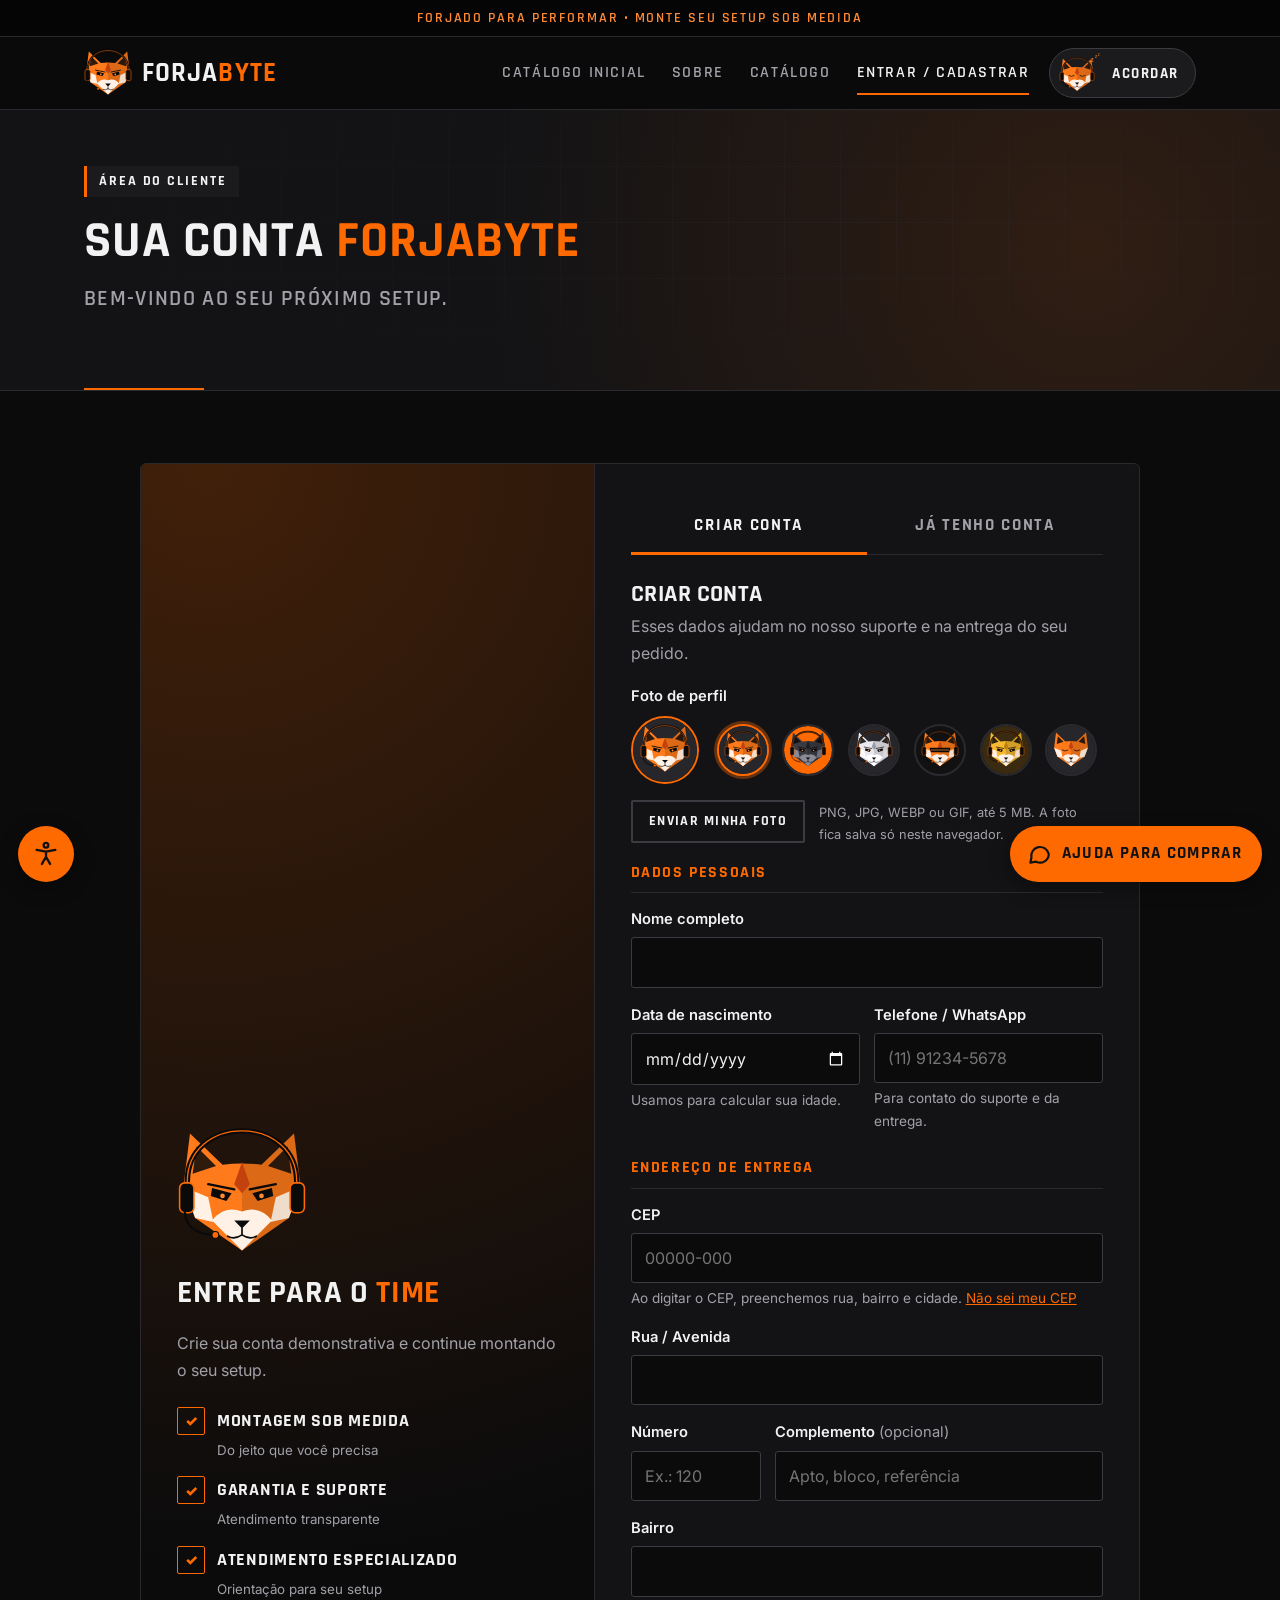
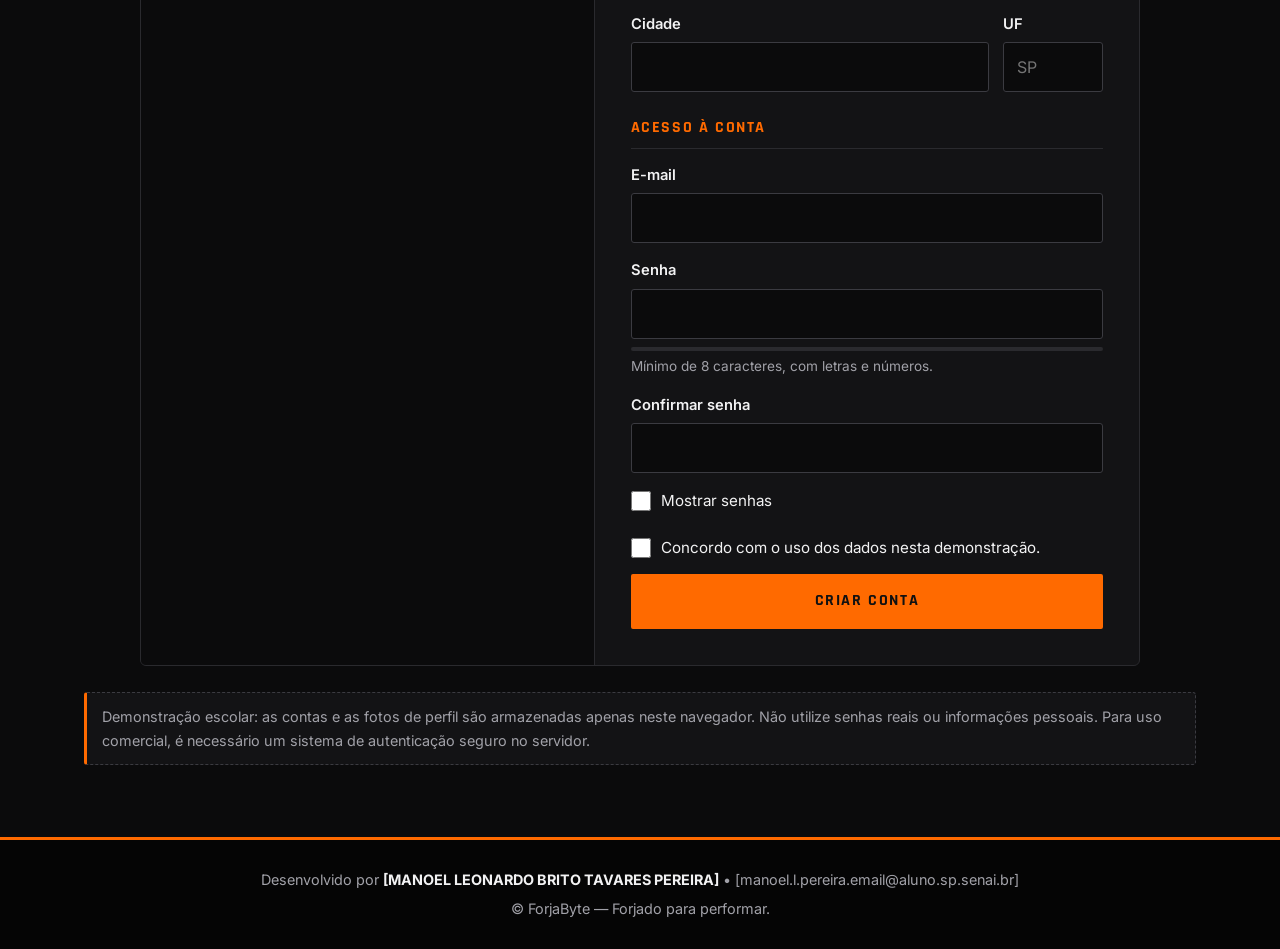
==== cadastro.html @ b60bb938 "Add files via upload" ====
<!DOCTYPE html>
<html lang="pt-BR">

<head>
    <meta charset="UTF-8">
    <meta name="viewport" content="width=device-width, initial-scale=1">
    <title>ForjaByte | Entrar e cadastrar</title>
    <link rel="stylesheet" href="style.css">
</head>

<body>
    <a class="skip" href="#conteudo">Pular para o conteúdo principal</a>
    <div class="topbar">Forjado para performar • Monte seu setup sob medida</div>

    <header>
        <div class="wrap">
            <a class="marca" href="index.html" aria-label="ForjaByte, página inicial">
                <span class="marca-ico" data-mascote="mini"></span>
                <b>Forja<span>Byte</span></b>
            </a>
            <nav aria-label="Navegação principal">
                <a href="index.html">Catálogo inicial</a>
                <a href="sobre.html">Sobre</a>
                <a href="catalogo.html">Catálogo</a>
                <a href="cadastro.html" class="ativo" aria-current="page">Entrar / Cadastrar</a>
            </nav>
        </div>
    </header>

    <main id="conteudo" tabindex="-1">
        <div class="pagehero">
            <div class="wrap">
                <span class="tag">Área do cliente</span>
                <h1>Sua conta <span>ForjaByte</span></h1>
                <p class="slogan">Bem-vindo ao seu próximo setup.</p>
            </div>
        </div>

        <section>
            <div class="wrap">

                <!-- Painel exibido quando a pessoa está conectada -->
                <div class="painel-user" id="logado" role="status">
                    <span class="av av-g" id="avatar-logado" aria-hidden="true"></span>
                    <h2>Olá, <span id="nome-logado"></span>!</h2>
                    <p id="email-logado"></p>
                    <p>Você está conectado à demonstração local da ForjaByte.</p>

                    <dl class="dados-user" id="dados-logado"></dl>

                    <div class="acoes-user">
                        <a class="btn" href="catalogo.html">Ir ao catálogo</a>
                        <button class="btn out" type="button" id="alterar-foto" aria-expanded="false"
                            aria-controls="troca-foto">Alterar foto</button>
                        <button class="btn out" type="button" id="sair">Sair da conta</button>
                    </div>

                    <div id="troca-foto" hidden>
                        <div class="msg" id="m-foto" role="status"></div>
                        <div id="pick-user"></div>
                        <button class="btn" type="button" id="salvar-foto">Salvar foto</button>
                    </div>
                </div>

                <!-- Cadastro e login -->
                <div class="auth-layout" id="forms">

                    <aside class="auth-marca">
                        <span class="mascote-auth" data-mascote="grande"
                            data-rotulo="Mascote da ForjaByte: uma raposa laranja"></span>
                        <h2>Entre para o <span>time</span></h2>
                        <p>Crie sua conta demonstrativa e continue montando o seu setup.</p>

                        <ul class="auth-lista">
                            <li>
                                <i>✓</i>
                                <div><b>Montagem sob medida</b><small>Do jeito que você precisa</small></div>
                            </li>
                            <li>
                                <i>✓</i>
                                <div><b>Garantia e suporte</b><small>Atendimento transparente</small></div>
                            </li>
                            <li>
                                <i>✓</i>
                                <div><b>Atendimento especializado</b><small>Orientação para seu setup</small></div>
                            </li>
                        </ul>
                    </aside>

                    <div class="auth-caixa">
                        <div class="abas" role="tablist" aria-label="Acesso à conta">
                            <button type="button" class="aba" role="tab" id="aba-cad" aria-selected="true"
                                aria-controls="f-cad">Criar conta</button>
                            <button type="button" class="aba" role="tab" id="aba-login" aria-selected="false"
                                aria-controls="f-login" tabindex="-1">Já tenho conta</button>
                        </div>

                        <form class="form" id="f-cad" role="tabpanel" aria-labelledby="aba-cad" novalidate>
                            <h2>Criar conta</h2>
                            <p>Esses dados ajudam no nosso suporte e na entrega do seu pedido.</p>
                            <div class="msg" id="m-cad" role="alert"></div>

                            <div class="campo">
                                <span class="rotulo">Foto de perfil</span>
                                <div id="pick-cad"></div>
                            </div>

                            <fieldset class="grupo">
                                <legend>Dados pessoais</legend>

                                <div class="campo">
                                    <label for="c-nome">Nome completo</label>
                                    <input type="text" id="c-nome" autocomplete="name" required>
                                    <div class="erro" id="e-nome"></div>
                                </div>

                                <div class="linha">
                                    <div class="campo">
                                        <label for="c-nasc">Data de nascimento</label>
                                        <input type="date" id="c-nasc" autocomplete="bday" required>
                                        <small id="idade-txt">Usamos para calcular sua idade.</small>
                                        <div class="erro" id="e-nasc"></div>
                                    </div>

                                    <div class="campo">
                                        <label for="c-tel">Telefone / WhatsApp</label>
                                        <input type="tel" id="c-tel" inputmode="numeric" maxlength="15"
                                            autocomplete="tel-national" placeholder="(11) 91234-5678" required>
                                        <small>Para contato do suporte e da entrega.</small>
                                        <div class="erro" id="e-tel"></div>
                                    </div>
                                </div>
                            </fieldset>

                            <fieldset class="grupo">
                                <legend>Endereço de entrega</legend>

                                <div class="campo">
                                    <label for="c-cep">CEP</label>
                                    <input type="text" id="c-cep" inputmode="numeric" maxlength="9"
                                        autocomplete="postal-code" placeholder="00000-000" required>
                                    <div class="cep-status" id="cep-status" role="status" aria-live="polite"></div>
                                    <small>Ao digitar o CEP, preenchemos rua, bairro e cidade.
                                        <a href="https://buscacepinter.correios.com.br/app/endereco/index.php"
                                            target="_blank" rel="noopener noreferrer">Não sei meu CEP</a></small>
                                    <div class="erro" id="e-cep"></div>
                                </div>

                                <div class="campo">
                                    <label for="c-rua">Rua / Avenida</label>
                                    <input type="text" id="c-rua" autocomplete="address-line1" required>
                                    <div class="erro" id="e-rua"></div>
                                </div>

                                <div class="linha l-num">
                                    <div class="campo">
                                        <label for="c-num">Número</label>
                                        <input type="text" id="c-num" maxlength="10" autocomplete="off"
                                            placeholder="Ex.: 120" required>
                                        <div class="erro" id="e-num"></div>
                                    </div>

                                    <div class="campo">
                                        <label for="c-comp">Complemento <span class="opcional">(opcional)</span></label>
                                        <input type="text" id="c-comp" maxlength="60" autocomplete="address-line2"
                                            placeholder="Apto, bloco, referência">
                                    </div>
                                </div>

                                <div class="campo">
                                    <label for="c-bairro">Bairro</label>
                                    <input type="text" id="c-bairro" autocomplete="address-level3" required>
                                    <div class="erro" id="e-bairro"></div>
                                </div>

                                <div class="linha l-uf">
                                    <div class="campo">
                                        <label for="c-cidade">Cidade</label>
                                        <input type="text" id="c-cidade" autocomplete="address-level2" required>
                                        <div class="erro" id="e-cidade"></div>
                                    </div>

                                    <div class="campo">
                                        <label for="c-uf">UF</label>
                                        <input type="text" id="c-uf" maxlength="2" autocomplete="address-level1"
                                            placeholder="SP" required>
                                        <div class="erro" id="e-uf"></div>
                                    </div>
                                </div>
                            </fieldset>

                            <fieldset class="grupo">
                                <legend>Acesso à conta</legend>

                                <div class="campo">
                                    <label for="c-email">E-mail</label>
                                    <input type="email" id="c-email" autocomplete="email" required>
                                    <div class="erro" id="e-email"></div>
                                </div>

                                <div class="campo">
                                    <label for="c-senha">Senha</label>
                                    <input type="password" id="c-senha" autocomplete="new-password" required>
                                    <div class="forca" aria-hidden="true"><span id="forca-barra" data-nivel="0"></span></div>
                                    <small id="forca-txt">Mínimo de 8 caracteres, com letras e números.</small>
                                    <div class="erro" id="e-senha"></div>
                                </div>

                                <div class="campo">
                                    <label for="c-conf">Confirmar senha</label>
                                    <input type="password" id="c-conf" autocomplete="new-password" required>
                                    <div class="erro" id="e-conf"></div>
                                </div>

                                <div class="check">
                                    <input type="checkbox" id="c-ver">
                                    <label for="c-ver">Mostrar senhas</label>
                                </div>
                            </fieldset>

                            <div class="check">
                                <input type="checkbox" id="c-termos" required>
                                <label for="c-termos">Concordo com o uso dos dados nesta demonstração.</label>
                            </div>
                            <div class="erro" id="e-termos"></div>

                            <button class="btn" type="submit">Criar conta</button>
                        </form>

                        <form class="form" id="f-login" role="tabpanel" aria-labelledby="aba-login" novalidate hidden>
                            <h2>Já tenho conta</h2>
                            <p>Entre usando o e-mail e a senha cadastrados neste navegador.</p>
                            <div class="msg" id="m-login" role="alert"></div>

                            <div class="campo">
                                <label for="l-email">E-mail</label>
                                <input type="email" id="l-email" autocomplete="email" required>
                            </div>

                            <div class="campo">
                                <label for="l-senha">Senha</label>
                                <input type="password" id="l-senha" autocomplete="current-password" required>
                            </div>

                            <div class="check">
                                <input type="checkbox" id="l-ver">
                                <label for="l-ver">Mostrar senha</label>
                            </div>

                            <button class="btn" type="submit">Entrar</button>
                        </form>
                    </div>
                </div>

                <p class="aviso">
                    Demonstração escolar: as contas e as fotos de perfil são armazenadas apenas neste navegador.
                    Não utilize senhas reais ou informações pessoais. Para uso comercial,
                    é necessário um sistema de autenticação seguro no servidor.
                </p>
            </div>
        </section>
    </main>

    <footer>
        <div class="wrap">
            <p>Desenvolvido por <strong>[MANOEL LEONARDO BRITO TAVARES PEREIRA]</strong> • [manoel.l.pereira.email@aluno.sp.senai.br]</p>
            <p>© ForjaByte — Forjado para performar.</p>
        </div>
    </footer>

    <script src="mascote.js"></script>
    <script src="avatares.js"></script>
    <script src="produtos.js"></script>
    <script src="cadastro.js"></script>
    <script src="tema.js"></script>
    <script src="animacoes.js"></script>
    <script src="chatbot.js"></script>
    <script src="acessibilidade.js"></script>
</body>

</html>
---- style.css ----
@import url('https://fonts.googleapis.com/css2?family=Inter:wght@400;500;600;700&family=Rajdhani:wght@500;600;700&display=swap');

/* ==========================================================
   ForjaByte: variáveis e tema
   ========================================================== */

:root {
    --or: #ff6a00;
    --or2: #ff8a33;
    --or-text: #ff6a00;
    --bg: #0b0b0c;
    --surface: #131315;
    --surface2: #1b1b1e;
    --line: #2a2a2e;
    --line2: #3b3b41;
    --tx: #f2f2f3;
    --mut: #a1a1a8;
    --header: rgba(11, 11, 12, .92);
    --input: #0b0b0c;
    --shadow: rgba(0, 0, 0, .45);
    --fs: 100%;
    --fonte-titulo: "Rajdhani", "Segoe UI", "Arial Narrow", Arial, sans-serif;
    --fonte-texto: "Inter", "Segoe UI", Roboto, Arial, sans-serif;
}

html[data-theme="light"] {
    --or-text: #c2410c;
    --bg: #f4f4f5;
    --surface: #ffffff;
    --surface2: #eeeef0;
    --line: #dcdce0;
    --line2: #c4c4ca;
    --tx: #18181b;
    --mut: #5b5b63;
    --header: rgba(255, 255, 255, .94);
    --input: #ffffff;
    --shadow: rgba(24, 24, 27, .10);
}

/* ==========================================================
   Animações (keyframes)
   ========================================================== */

@keyframes entrar {
    from {
        opacity: 0;
    }

    to {
        opacity: 1;
    }
}

@keyframes subir {
    from {
        opacity: 0;
        transform: translateY(26px);
    }

    to {
        opacity: 1;
        transform: none;
    }
}

@keyframes surgir {
    from {
        opacity: 0;
        transform: translateY(-6px) scale(.98);
    }

    to {
        opacity: 1;
        transform: none;
    }
}

@keyframes flutuar {

    0%,
    100% {
        transform: translateY(0);
    }

    50% {
        transform: translateY(-10px);
    }
}

@keyframes brilho {
    from {
        transform: translateX(-130%) skewX(-20deg);
    }

    to {
        transform: translateX(330%) skewX(-20deg);
    }
}

@keyframes pulso {

    0%,
    100% {
        box-shadow: 0 6px 20px rgba(0, 0, 0, .35), 0 0 0 0 rgba(255, 106, 0, .55);
    }

    50% {
        box-shadow: 0 6px 20px rgba(0, 0, 0, .35), 0 0 0 12px rgba(255, 106, 0, 0);
    }
}

@keyframes pulsar {
    0% {
        transform: scale(1);
    }

    40% {
        transform: scale(1.04);
        border-color: var(--or);
    }

    100% {
        transform: scale(1);
    }
}

/* ==========================================================
   Base
   ========================================================== */

* {
    box-sizing: border-box;
    margin: 0;
    padding: 0;
}

html {
    font-size: var(--fs, 100%);
    scroll-behavior: smooth;
}

body {
    font-family: var(--fonte-texto);
    background: var(--bg);
    color: var(--tx);
    line-height: 1.65;
    -webkit-font-smoothing: antialiased;
    transition: background .2s, color .2s;
    animation: entrar .5s ease both;
}

::selection {
    background: var(--or);
    color: #111;
}

a {
    text-decoration: none;
    color: inherit;
}

button,
input,
select {
    font: inherit;
}

button {
    cursor: pointer;
}

img {
    max-width: 100%;
}

h1,
h2,
h3 {
    font-family: var(--fonte-titulo);
    text-transform: uppercase;
    letter-spacing: .02em;
}

.wrap {
    max-width: 1160px;
    margin: 0 auto;
    padding: 0 24px;
}

/* Barra de progresso de rolagem */
.progresso {
    position: fixed;
    top: 0;
    left: 0;
    width: 100%;
    height: 3px;
    background: linear-gradient(90deg, var(--or), var(--or2));
    transform-origin: 0 50%;
    transform: scaleX(0);
    z-index: 1100;
    pointer-events: none;
}

/* ==========================================================
   Barra do topo e cabeçalho
   ========================================================== */

.topbar {
    background: #050505;
    color: var(--or2);
    border-bottom: 1px solid var(--line);
    text-align: center;
    font-family: var(--fonte-titulo);
    font-size: .85rem;
    font-weight: 600;
    letter-spacing: .14em;
    padding: 7px 12px;
    text-transform: uppercase;
}

header {
    position: sticky;
    top: 0;
    z-index: 100;
    background: var(--header);
    backdrop-filter: blur(14px);
    border-bottom: 1px solid var(--line);
    transition: box-shadow .25s;
}

header.rolou {
    box-shadow: 0 8px 24px rgba(0, 0, 0, .35);
}

header .wrap {
    display: flex;
    align-items: center;
    justify-content: space-between;
    gap: 20px;
    min-height: 72px;
}

.marca {
    display: flex;
    align-items: center;
    gap: 10px;
    flex-shrink: 0;
}

.marca img {
    width: 46px;
    height: 46px;
    object-fit: contain;
    border-radius: 4px;
    transition: transform .3s;
}

.marca:hover img {
    transform: rotate(-6deg) scale(1.08);
}

.marca b {
    font-family: var(--fonte-titulo);
    font-size: 1.7rem;
    font-weight: 700;
    letter-spacing: .04em;
    text-transform: uppercase;
}

.marca b span {
    color: var(--or-text);
}

nav {
    display: flex;
    flex-wrap: wrap;
    align-items: center;
    gap: 26px;
    margin-left: auto;
}

nav a {
    position: relative;
    font-family: var(--fonte-titulo);
    font-weight: 600;
    text-transform: uppercase;
    font-size: 1rem;
    letter-spacing: .1em;
    color: var(--mut);
    padding: 8px 0;
    transition: color .2s;
}

nav a::after {
    content: "";
    position: absolute;
    left: 0;
    bottom: 0;
    width: 100%;
    height: 2px;
    background: var(--or);
    transform: scaleX(0);
    transform-origin: left;
    transition: transform .25s;
}

nav a:hover,
nav a.ativo {
    color: var(--tx);
}

nav a:hover::after,
nav a.ativo::after {
    transform: scaleX(1);
}

/* Botão de tema (interruptor) */

.theme-toggle {
    flex-shrink: 0;
    display: inline-flex;
    align-items: center;
    background: none;
    border: 0;
    padding: 4px;
    border-radius: 30px;
}

.tt-trilho {
    position: relative;
    display: block;
    width: 60px;
    height: 30px;
    border-radius: 30px;
    background: var(--surface2);
    border: 1px solid var(--line2);
    transition: border-color .25s, background .25s;
}

.theme-toggle:hover .tt-trilho {
    border-color: var(--or);
}

.tt-bolinha {
    position: absolute;
    top: 2px;
    left: 2px;
    width: 24px;
    height: 24px;
    border-radius: 50%;
    background: var(--or);
    color: #111;
    display: grid;
    place-items: center;
    transform: translateX(30px);
    transition: transform .3s cubic-bezier(.4, 0, .2, 1);
}

html[data-theme="light"] .tt-bolinha {
    transform: translateX(0);
}

.tt-bolinha svg {
    width: 14px;
    height: 14px;
    fill: none;
    stroke: currentColor;
    stroke-width: 2.2;
    stroke-linecap: round;
    stroke-linejoin: round;
}

.tt-bolinha .ic-sol {
    display: none;
}

html[data-theme="light"] .tt-bolinha .ic-sol {
    display: block;
}

html[data-theme="light"] .tt-bolinha .ic-lua {
    display: none;
}

/* ==========================================================
   Hero
   ========================================================== */

.hero {
    position: relative;
    overflow: hidden;
    background: linear-gradient(120deg, var(--bg), var(--surface));
    padding: 88px 0;
    border-bottom: 1px solid var(--line);
}

.hero::before,
.pagehero::before {
    content: "";
    position: absolute;
    inset: 0;
    background-image:
        linear-gradient(var(--line) 1px, transparent 1px),
        linear-gradient(90deg, var(--line) 1px, transparent 1px);
    background-size: 56px 56px;
    opacity: .35;
    -webkit-mask-image: radial-gradient(ellipse at 70% 40%, #000 0%, transparent 70%);
    mask-image: radial-gradient(ellipse at 70% 40%, #000 0%, transparent 70%);
    pointer-events: none;
}

.hero-home {
    background:
        linear-gradient(90deg, rgba(8, 8, 9, .97) 0%, rgba(8, 8, 9, .88) 45%, rgba(8, 8, 9, .55) 100%),
        url("https://images.unsplash.com/photo-1593640408182-31c70c8268f5?auto=format&fit=crop&w=1800&q=85") center/cover no-repeat,
        #080809;
}

html[data-theme="light"] .hero-home {
    background:
        linear-gradient(90deg, rgba(255, 255, 255, .97) 0%, rgba(255, 255, 255, .88) 45%, rgba(255, 255, 255, .5) 100%),
        url("https://images.unsplash.com/photo-1593640408182-31c70c8268f5?auto=format&fit=crop&w=1800&q=85") center/cover no-repeat,
        #fff;
}

.hero .wrap {
    position: relative;
    z-index: 1;
    display: grid;
    grid-template-columns: 1.1fr 1fr;
    gap: 48px;
    align-items: center;
}

.hero svg {
    width: 100%;
    filter: drop-shadow(0 16px 40px rgba(255, 106, 0, .18));
    animation: entrar 1s .3s ease backwards, flutuar 6s 1.3s ease-in-out infinite;
}

/* Entrada escalonada do texto */
.hero .wrap>div>*,
.pagehero .wrap>* {
    animation: subir .7s cubic-bezier(.2, .7, .2, 1) backwards;
}

.hero .wrap>div>*:nth-child(1),
.pagehero .wrap>*:nth-child(1) {
    animation-delay: .05s;
}

.hero .wrap>div>*:nth-child(2),
.pagehero .wrap>*:nth-child(2) {
    animation-delay: .15s;
}

.hero .wrap>div>*:nth-child(3),
.pagehero .wrap>*:nth-child(3) {
    animation-delay: .25s;
}

.hero .wrap>div>*:nth-child(4) {
    animation-delay: .35s;
}

.hero .wrap>div>*:nth-child(5) {
    animation-delay: .45s;
}

.hero .wrap>div>*:nth-child(6) {
    animation-delay: .55s;
}

.tag {
    display: inline-block;
    background: var(--surface2);
    border-left: 3px solid var(--or);
    color: var(--tx);
    padding: 4px 12px;
    font-family: var(--fonte-titulo);
    font-size: .85rem;
    font-weight: 700;
    letter-spacing: .14em;
    text-transform: uppercase;
    margin-bottom: 18px;
}

.eyebrow {
    color: var(--or-text);
    font-family: var(--fonte-titulo);
    font-size: .95rem;
    font-weight: 700;
    letter-spacing: .22em;
    margin-bottom: 8px;
}

h1 {
    font-size: clamp(2.6rem, 5.5vw, 4.2rem);
    line-height: 1.02;
    font-weight: 700;
    margin-bottom: 14px;
    overflow-wrap: anywhere;
}

h1 span,
h2 span {
    color: var(--or-text);
}

.slogan {
    font-family: var(--fonte-titulo);
    font-size: 1.4rem;
    font-weight: 600;
    letter-spacing: .06em;
    text-transform: uppercase;
    color: var(--mut);
    margin-bottom: 16px;
}

.hero p.txt {
    color: var(--mut);
    font-size: 1.05rem;
    max-width: 520px;
    margin-bottom: 30px;
}

/* ==========================================================
   Botões
   ========================================================== */

.btn {
    position: relative;
    overflow: hidden;
    display: inline-block;
    background: var(--or);
    color: #111;
    font-family: var(--fonte-titulo);
    font-weight: 700;
    text-transform: uppercase;
    letter-spacing: .1em;
    font-size: 1rem;
    padding: 12px 26px;
    border: 2px solid var(--or);
    border-radius: 2px;
    transition: background .2s, border-color .2s, box-shadow .2s;
}

.btn::after {
    content: "";
    position: absolute;
    top: 0;
    bottom: 0;
    left: 0;
    width: 35%;
    background: linear-gradient(90deg, transparent, rgba(255, 255, 255, .4), transparent);
    transform: translateX(-130%) skewX(-20deg);
    pointer-events: none;
}

.btn:hover::after {
    animation: brilho .7s ease;
}

.btn:hover {
    background: var(--or2);
    border-color: var(--or2);
    box-shadow: 0 0 0 4px rgba(255, 106, 0, .18);
}

.btn.out {
    background: transparent;
    color: var(--tx);
    border-color: var(--line2);
    margin-left: 8px;
}

.btn.out::after {
    display: none;
}

.btn.out:hover {
    background: transparent;
    color: var(--or-text);
    border-color: var(--or);
    box-shadow: none;
}

/* ==========================================================
   Faixa de benefícios
   ========================================================== */

.faixa {
    background: var(--surface);
    border-bottom: 1px solid var(--line);
}

.faixa .wrap {
    display: grid;
    grid-template-columns: repeat(3, 1fr);
    gap: 24px;
    padding-top: 22px;
    padding-bottom: 22px;
}

.fx {
    display: flex;
    gap: 14px;
    align-items: center;
}

.fx+.fx {
    border-left: 1px solid var(--line);
    padding-left: 24px;
}

.fx i {
    flex: none;
    width: 40px;
    height: 40px;
    border: 1px solid var(--or);
    border-radius: 2px;
    color: var(--or-text);
    display: grid;
    place-items: center;
    font-style: normal;
    font-weight: 900;
    font-size: 1.1rem;
    transition: background .25s, color .25s;
}

.fx:hover i {
    background: var(--or);
    color: #111;
}

.fx b {
    display: block;
    font-family: var(--fonte-titulo);
    font-size: 1.1rem;
    letter-spacing: .04em;
    text-transform: uppercase;
}

.fx small {
    color: var(--mut);
}

/* ==========================================================
   Seções e títulos
   ========================================================== */

section {
    padding: 72px 0;
}

.titulo {
    text-align: center;
    margin-bottom: 40px;
}

h2 {
    font-size: clamp(1.8rem, 3vw, 2.4rem);
    font-weight: 700;
    line-height: 1.15;
}

.titulo p {
    color: var(--mut);
    margin-top: 8px;
}

.barra {
    width: 48px;
    height: 3px;
    background: var(--or);
    margin: 14px auto 0;
}

.alt {
    background: var(--surface);
    border-top: 1px solid var(--line);
    border-bottom: 1px solid var(--line);
}

/* ==========================================================
   Categorias (página inicial)
   ========================================================== */

.grid4 {
    display: grid;
    grid-template-columns: repeat(4, 1fr);
    gap: 16px;
}

.cat {
    position: relative;
    display: block;
    background: var(--surface);
    border: 1px solid var(--line);
    border-radius: 4px;
    padding: 28px 22px;
    transition: border-color .2s, background .2s;
}

.cat::before {
    content: "";
    position: absolute;
    top: -1px;
    left: -1px;
    width: 32px;
    height: 3px;
    background: var(--or);
    transition: width .25s;
}

.cat:hover {
    border-color: var(--line2);
    background: var(--surface2);
}

.cat:hover::before {
    width: calc(100% + 2px);
}

.cat em {
    font-family: var(--fonte-titulo);
    font-style: normal;
    font-size: 2.2rem;
    font-weight: 700;
    color: var(--line2);
    transition: color .2s;
}

.cat:hover em {
    color: var(--or-text);
}

.cat h3 {
    margin: 6px 0;
    font-size: 1.3rem;
}

.cat p,
.duo p {
    color: var(--mut);
    font-size: .95rem;
}

/* ==========================================================
   Bloco duplo (imagem + texto)
   ========================================================== */

.duo {
    display: grid;
    grid-template-columns: 1fr 1fr;
    gap: 48px;
    align-items: center;
}

.duo img {
    width: 100%;
    max-width: 420px;
    display: block;
    margin: auto;
    border-radius: 4px;
    border: 1px solid var(--line);
}

.duo h2 {
    margin-bottom: 14px;
}

.duo p {
    margin-bottom: 15px;
}

/* ==========================================================
   Cartões de público
   ========================================================== */

.publico {
    display: grid;
    grid-template-columns: 1fr 1fr;
    gap: 20px;
}

.pub {
    border-radius: 4px;
    padding: 36px;
    border: 1px solid var(--line);
    background: var(--surface);
}

.pub h3 {
    font-size: 1.7rem;
    margin-bottom: 8px;
}

.pub p {
    color: var(--mut);
    margin-bottom: 20px;
}

.pub.g {
    background: linear-gradient(120deg, #ff7300, #d84900);
    color: #111;
    border-color: #ff7300;
}

.pub.g h3,
.pub.g p {
    color: #111;
}

.pub.g .btn.out {
    background: #111;
    color: #fff;
    border: 2px solid #111;
}

.pub.g .btn.out:hover {
    background: #292929;
    color: #fff;
    border-color: #292929;
}

.pub:not(.g) .btn {
    background: #ff6500;
    color: #111;
    border-color: #ff6500;
}

.pub:not(.g) .btn:hover {
    background: #ff8533;
    border-color: #ff8533;
}

/* ==========================================================
   Cabeçalho das páginas internas
   ========================================================== */

.pagehero {
    position: relative;
    overflow: hidden;
    background:
        radial-gradient(circle at 85% 50%, rgba(255, 106, 0, .12), transparent 55%),
        var(--surface);
    padding: 56px 0;
    border-bottom: 1px solid var(--line);
}

.pagehero::after {
    content: "";
    position: absolute;
    left: max(24px, calc((100% - 1160px) / 2 + 24px));
    bottom: -1px;
    width: 120px;
    height: 3px;
    background: var(--or);
}

.pagehero .wrap {
    position: relative;
    z-index: 1;
}

.pagehero h1 {
    font-size: clamp(2.2rem, 4.5vw, 3.2rem);
}

/* ==========================================================
   Página Sobre
   ========================================================== */

.sobre-dupla {
    display: grid;
    grid-template-columns: 1fr 1fr;
    gap: 20px;
}

.info-card {
    position: relative;
    background: var(--bg);
    border: 1px solid var(--line);
    border-left: 4px solid var(--or);
    border-radius: 4px;
    padding: 30px;
    line-height: 1.8;
    transition: border-color .2s, box-shadow .2s;
}

.info-card:hover {
    border-color: var(--or);
    box-shadow: 0 12px 28px var(--shadow);
}

.info-card h3 {
    font-size: 1.35rem;
    color: var(--or-text);
    margin-bottom: 10px;
}

.info-card p {
    margin: 0;
    color: var(--tx);
    font-size: 1.02rem;
}

.passos {
    display: grid;
    grid-template-columns: repeat(4, 1fr);
    gap: 16px;
}

.passo {
    position: relative;
    background: var(--surface);
    border: 1px solid var(--line);
    border-radius: 4px;
    padding: 26px 22px;
    transition: border-color .2s, background .2s;
}

.passo:not(:last-child)::after {
    content: "";
    position: absolute;
    top: 42px;
    right: -17px;
    width: 17px;
    height: 2px;
    background: var(--or);
}

.passo:hover {
    border-color: var(--or);
    background: var(--surface2);
}

.passo-num {
    display: block;
    font-family: var(--fonte-titulo);
    font-size: 2.4rem;
    font-weight: 700;
    line-height: 1;
    color: var(--or-text);
    margin-bottom: 10px;
}

.passo h3 {
    font-size: 1.25rem;
    margin-bottom: 8px;
}

.passo p {
    color: var(--mut);
    font-size: .95rem;
}

.grid-valores {
    display: grid;
    grid-template-columns: repeat(auto-fit, minmax(210px, 1fr));
    gap: 16px;
}

.valor-card {
    background: var(--bg);
    border: 1px solid var(--line);
    border-radius: 4px;
    padding: 24px;
    transition: border-color .2s, box-shadow .2s;
}

.valor-card:hover {
    border-color: var(--or);
    box-shadow: 0 12px 28px var(--shadow);
}

.valor-num {
    display: inline-block;
    font-family: var(--fonte-titulo);
    color: var(--or-text);
    font-weight: 700;
    font-size: 1.1rem;
    letter-spacing: .1em;
    margin-bottom: 12px;
}

.valor-card h3 {
    margin: 0 0 10px;
    font-size: 1.25rem;
    color: var(--tx);
}

.valor-card p {
    margin: 0;
    color: var(--mut);
    line-height: 1.7;
    font-size: .95rem;
}

.cta {
    text-align: center;
    background:
        radial-gradient(ellipse at 50% 120%, rgba(255, 106, 0, .22), transparent 60%),
        var(--bg);
}

.cta h2 {
    margin: 16px 0;
}

.cta p {
    color: var(--mut);
    margin: 0 auto 24px;
    max-width: 600px;
    line-height: 1.7;
}

/* ==========================================================
   Rodapé
   ========================================================== */

footer {
    background: #050505;
    border-top: 3px solid var(--or);
    padding: 28px 0;
    text-align: center;
    color: #a1a1a8;
    font-size: .9rem;
}

html[data-theme="light"] footer {
    background: var(--surface);
    color: var(--mut);
}

footer p+p {
    margin-top: 5px;
}

footer strong {
    color: #f2f2f3;
}

html[data-theme="light"] footer strong {
    color: var(--tx);
}

/* ==========================================================
   Acessibilidade
   ========================================================== */

.skip {
    position: absolute;
    left: -9999px;
    top: 8px;
    background: #ffd400;
    color: #000;
    font-weight: 900;
    padding: 12px 20px;
    border-radius: 4px;
    z-index: 1000;
}

.skip:focus {
    left: 8px;
}

:focus-visible {
    outline: 3px solid #ffd400;
    outline-offset: 3px;
}

main:focus {
    outline: none;
}

.sr {
    position: absolute;
    width: 1px;
    height: 1px;
    overflow: hidden;
    clip: rect(0 0 0 0);
    white-space: nowrap;
}

.a11y {
    position: fixed;
    left: 18px;
    bottom: 18px;
    z-index: 900;
    font-family: var(--fonte-texto);
}

.a11y-toggle {
    width: 56px;
    height: 56px;
    border-radius: 50%;
    background: var(--or);
    color: #111;
    border: 0;
    display: grid;
    place-items: center;
    box-shadow: 0 6px 20px rgba(0, 0, 0, .35);
    transition: transform .2s, background .2s;
    animation: pulso 2.8s 2s 3;
}

.a11y-toggle:hover {
    background: var(--or2);
    transform: scale(1.07);
}

.a11y-toggle svg {
    width: 28px;
    height: 28px;
    fill: none;
    stroke: currentColor;
    stroke-width: 2;
    stroke-linecap: round;
    stroke-linejoin: round;
}

.a11y-painel {
    display: none;
    background: var(--surface);
    color: var(--tx);
    border: 1px solid var(--line2);
    border-top: 3px solid var(--or);
    border-radius: 6px;
    padding: 16px;
    margin-bottom: 12px;
    width: 292px;
    max-width: calc(100vw - 36px);
    box-shadow: 0 18px 40px rgba(0, 0, 0, .45);
}

.a11y.aberto .a11y-painel {
    display: block;
    animation: surgir .25s ease;
}

.a11y-topo {
    display: flex;
    align-items: center;
    justify-content: space-between;
    margin-bottom: 12px;
}

.a11y-painel h2 {
    font-size: 1.3rem;
    color: var(--or-text);
}

.a11y-fechar {
    width: 32px;
    height: 32px;
    display: grid;
    place-items: center;
    background: transparent;
    color: var(--mut);
    border: 1px solid var(--line);
    border-radius: 4px;
}

.a11y-fechar:hover {
    color: var(--tx);
    border-color: var(--or);
}

.a11y-fechar svg {
    width: 16px;
    height: 16px;
    fill: none;
    stroke: currentColor;
    stroke-width: 2.4;
    stroke-linecap: round;
}

.a11y-grupo {
    padding: 12px 0;
    border-top: 1px solid var(--line);
}

.a11y-rotulo {
    display: block;
    font-family: var(--fonte-titulo);
    font-size: .85rem;
    font-weight: 700;
    letter-spacing: .14em;
    text-transform: uppercase;
    color: var(--mut);
    margin-bottom: 8px;
}

.a11y-tam {
    display: grid;
    grid-template-columns: 1fr auto 1fr;
    gap: 8px;
    align-items: center;
}

.a11y-tam output {
    min-width: 54px;
    text-align: center;
    font-family: var(--fonte-titulo);
    font-size: 1.2rem;
    font-weight: 700;
}

.a11y-painel button.a11y-btn,
.a11y-op {
    display: flex;
    align-items: center;
    justify-content: center;
    gap: 10px;
    width: 100%;
    background: var(--surface2);
    color: var(--tx);
    border: 1px solid var(--line);
    border-radius: 4px;
    padding: 9px 12px;
    font-size: .92rem;
    font-weight: 600;
    transition: border-color .2s;
}

.a11y-painel button.a11y-btn:hover,
.a11y-op:hover {
    border-color: var(--or);
}

.a11y-op {
    justify-content: flex-start;
    margin-bottom: 8px;
    text-align: left;
}

.a11y-op:last-child {
    margin-bottom: 0;
}

.a11y-op[aria-pressed="true"] {
    border-color: var(--or);
}

.a11y-sw {
    margin-left: auto;
    flex: none;
    position: relative;
    width: 34px;
    height: 18px;
    border-radius: 12px;
    background: var(--line2);
    transition: background .2s;
}

.a11y-sw::after {
    content: "";
    position: absolute;
    top: 2px;
    left: 2px;
    width: 14px;
    height: 14px;
    border-radius: 50%;
    background: var(--tx);
    transition: transform .2s;
}

body.contraste .a11y-sw::after {
    background: #000;
}

.a11y-op[aria-pressed="true"] .a11y-sw {
    background: var(--or);
}

.a11y-op[aria-pressed="true"] .a11y-sw::after {
    transform: translateX(16px);
    background: #111;
}

.a11y-dupla {
    display: grid;
    grid-template-columns: 1fr 1fr;
    gap: 8px;
}

.a11y-painel button.a11y-reset {
    margin-top: 4px;
    background: transparent;
    color: var(--or-text);
    border-color: var(--or);
}

body.contraste {
    --or: #ffd400;
    --or2: #ffe55c;
    --or-text: #ffd400;
    --bg: #000;
    --surface: #000;
    --surface2: #111;
    --line: #fff;
    --line2: #fff;
    --tx: #fff;
    --mut: #fff;
}

body.contraste .hero,
body.contraste .pagehero,
body.contraste .alt,
body.contraste .faixa,
body.contraste header,
body.contraste footer,
body.contraste .topbar,
body.contraste .cta {
    background: #000;
}

body.contraste .hero::before,
body.contraste .pagehero::before {
    display: none;
}

body.contraste .pub,
body.contraste .pub.g {
    background: #000;
    color: #fff;
    border: 2px solid #ffd400;
}

body.contraste .pub.g h3,
body.contraste .pub.g p {
    color: #fff;
}

body.contraste .topbar {
    color: #ffd400;
}

body.contraste .btn {
    color: #000;
}

body.contraste .btn.out {
    color: #fff;
}

body.contraste footer,
body.contraste footer strong {
    color: #fff;
}

body.contraste a:not(.btn) {
    text-decoration: underline;
}

body.sem-anim *,
body.sem-anim *::before,
body.sem-anim *::after {
    transition: none !important;
    animation: none !important;
    scroll-behavior: auto !important;
}

body.sem-anim .reveal {
    opacity: 1 !important;
}

@media (prefers-reduced-motion: reduce) {

    *,
    *::before,
    *::after {
        transition: none !important;
        animation: none !important;
        scroll-behavior: auto !important;
    }

    .reveal {
        opacity: 1 !important;
    }
}

/* ==========================================================
   Cadastro e login
   ========================================================== */

.auth-layout {
    display: grid;
    grid-template-columns: 5fr 6fr;
    max-width: 1000px;
    margin: 0 auto;
    background: var(--surface);
    border: 1px solid var(--line);
    border-radius: 6px;
    overflow: hidden;
    animation: subir .7s cubic-bezier(.2, .7, .2, 1) backwards;
}

.auth-marca {
    display: flex;
    flex-direction: column;
    justify-content: center;
    gap: 18px;
    padding: 44px 36px;
    border-right: 1px solid var(--line);
    background:
        radial-gradient(circle at 15% 0%, rgba(255, 106, 0, .22), transparent 60%),
        var(--bg);
}

.auth-marca img {
    width: 110px;
    border-radius: 6px;
    border: 1px solid var(--line);
}

.auth-marca h2 {
    font-size: 2rem;
}

.auth-marca>p {
    color: var(--mut);
}

.auth-lista {
    list-style: none;
    display: grid;
    gap: 14px;
    margin-top: 6px;
}

.auth-lista li {
    display: flex;
    gap: 12px;
    align-items: flex-start;
}

.auth-lista i {
    flex: none;
    width: 28px;
    height: 28px;
    display: grid;
    place-items: center;
    border: 1px solid var(--or);
    border-radius: 2px;
    color: var(--or-text);
    font-style: normal;
    font-weight: 900;
    font-size: .9rem;
}

.auth-lista b {
    display: block;
    font-family: var(--fonte-titulo);
    font-size: 1.1rem;
    letter-spacing: .04em;
    text-transform: uppercase;
}

.auth-lista small {
    color: var(--mut);
}

.auth-caixa {
    padding: 36px;
}

.abas {
    display: grid;
    grid-template-columns: 1fr 1fr;
    border-bottom: 1px solid var(--line);
    margin-bottom: 26px;
}

.aba {
    background: none;
    border: 0;
    border-bottom: 3px solid transparent;
    margin-bottom: -1px;
    padding: 12px;
    color: var(--mut);
    font-family: var(--fonte-titulo);
    font-weight: 700;
    font-size: 1.05rem;
    letter-spacing: .1em;
    text-transform: uppercase;
    transition: color .2s, border-color .2s;
}

.aba:hover {
    color: var(--tx);
}

.aba[aria-selected="true"] {
    color: var(--tx);
    border-bottom-color: var(--or);
}

.form:not([hidden]) {
    animation: subir .4s cubic-bezier(.2, .7, .2, 1);
}

.form h2 {
    font-size: 1.5rem;
    margin-bottom: 5px;
}

.form>p {
    color: var(--mut);
    margin-bottom: 18px;
}

.campo {
    margin-bottom: 15px;
}

.campo label {
    display: block;
    font-weight: 600;
    font-size: .92rem;
    margin-bottom: 6px;
}

.campo input {
    width: 100%;
    background: var(--input);
    color: var(--tx);
    border: 1px solid var(--line2);
    border-radius: 3px;
    padding: 11px 13px;
    font-size: 1rem;
    transition: border-color .2s, box-shadow .2s;
}

.campo input:focus {
    border-color: var(--or);
    box-shadow: 0 0 0 3px rgba(255, 106, 0, .2);
}

.campo small {
    display: block;
    color: var(--mut);
    margin-top: 4px;
    font-size: .85rem;
}

.campo input[aria-invalid="true"] {
    border-color: #ff4d4d;
}

.forca {
    height: 4px;
    background: var(--line);
    border-radius: 2px;
    margin-top: 8px;
    overflow: hidden;
}

.forca span {
    display: block;
    height: 100%;
    width: 0;
    background: #ff4d4d;
    transition: width .3s, background .3s;
}

.forca span[data-nivel="1"] {
    width: 25%;
    background: #ff4d4d;
}

.forca span[data-nivel="2"] {
    width: 50%;
    background: #ff9f1a;
}

.forca span[data-nivel="3"] {
    width: 75%;
    background: #d4c614;
}

.forca span[data-nivel="4"] {
    width: 100%;
    background: #3ddc84;
}

.check {
    display: flex;
    gap: 10px;
    align-items: flex-start;
    margin-bottom: 14px;
    font-size: .95rem;
}

.check input {
    width: 20px;
    height: 20px;
    margin-top: 3px;
    accent-color: var(--or);
}

.erro {
    color: #ff7b7b;
    font-weight: 600;
    font-size: .9rem;
    margin-top: 5px;
}

html[data-theme="light"] .erro {
    color: #c62828;
}

.erro:empty {
    display: none;
}

.msg {
    border-radius: 3px;
    padding: 12px 14px;
    margin-bottom: 15px;
    font-weight: 600;
    display: none;
}

.msg.ok {
    display: block;
    background: #0d2b14;
    border: 1px solid #3ddc84;
    color: #9dfcc0;
    animation: surgir .3s ease;
}

.msg.bad {
    display: block;
    background: #330d0d;
    border: 1px solid #ff4d4d;
    color: #ffb0b0;
    animation: surgir .3s ease;
}

html[data-theme="light"] .msg.ok {
    background: #e6f7ec;
    color: #146c37;
}

html[data-theme="light"] .msg.bad {
    background: #fdeaea;
    color: #a12020;
}

.form button.btn {
    width: 100%;
}

.painel-user {
    display: none;
    max-width: 520px;
    margin: 0 auto;
    text-align: center;
    background: var(--surface);
    border: 1px solid var(--line);
    border-top: 3px solid var(--or);
    border-radius: 6px;
    padding: 40px 32px;
    animation: subir .6s cubic-bezier(.2, .7, .2, 1) backwards;
}

.avatar {
    width: 72px;
    height: 72px;
    border-radius: 50%;
    background: var(--or);
    color: #111;
    display: grid;
    place-items: center;
    margin: 0 auto 16px;
    font-family: var(--fonte-titulo);
    font-size: 2rem;
    font-weight: 700;
}

.painel-user h2 {
    margin-bottom: 6px;
}

.painel-user p {
    color: var(--mut);
}

.acoes-user {
    display: flex;
    gap: 10px;
    justify-content: center;
    flex-wrap: wrap;
    margin-top: 22px;
}

/* ==========================================================
   Catálogo
   ========================================================== */

.loja {
    display: grid;
    grid-template-columns: 250px minmax(0, 1fr);
    gap: 28px;
    align-items: start;
}

.lateral {
    position: sticky;
    top: 92px;
    display: grid;
    gap: 14px;
    animation: subir .6s cubic-bezier(.2, .7, .2, 1) backwards;
}

.lateral-bloco {
    background: var(--surface);
    border: 1px solid var(--line);
    border-radius: 4px;
    padding: 16px;
}

.lateral-titulo {
    font-size: 1rem;
    letter-spacing: .14em;
    color: var(--mut);
    margin-bottom: 12px;
}

.chips {
    display: flex;
    flex-wrap: wrap;
    gap: 6px;
}

.lateral .chips {
    flex-direction: column;
    flex-wrap: nowrap;
}

.chip {
    display: flex;
    align-items: center;
    justify-content: space-between;
    gap: 8px;
    width: 100%;
    background: transparent;
    color: var(--mut);
    border: 1px solid var(--line);
    border-radius: 3px;
    padding: 9px 12px;
    font-family: var(--fonte-titulo);
    font-weight: 600;
    font-size: 1rem;
    letter-spacing: .08em;
    text-transform: uppercase;
    text-align: left;
    transition: border-color .2s, color .2s, background .2s;
}

.chip:hover {
    border-color: var(--or);
    color: var(--tx);
}

.chip[aria-pressed="true"] {
    background: var(--or);
    border-color: var(--or);
    color: #111;
}

.chip-n {
    font-family: var(--fonte-texto);
    font-size: .75rem;
    font-weight: 700;
    min-width: 24px;
    text-align: center;
    padding: 1px 6px;
    border-radius: 10px;
    background: var(--surface2);
    color: var(--mut);
}

.chip[aria-pressed="true"] .chip-n {
    background: rgba(0, 0, 0, .18);
    color: #111;
}

.filtro-select {
    background: var(--input);
    color: var(--tx);
    border: 1px solid var(--line2);
    border-radius: 3px;
    padding: 10px 14px;
    min-width: 190px;
    transition: border-color .2s, box-shadow .2s;
}

.lateral .filtro-select {
    width: 100%;
    min-width: 0;
}

.filtro-select:focus,
.busca input:focus {
    border-color: var(--or);
    box-shadow: 0 0 0 3px rgba(255, 106, 0, .2);
}

.limpar-filtros {
    background: transparent;
    color: var(--mut);
    border: 1px dashed var(--line2);
    border-radius: 3px;
    padding: 9px;
    font-size: .9rem;
    transition: color .2s, border-color .2s;
}

.limpar-filtros:hover {
    color: var(--or-text);
    border-color: var(--or);
}

.mini-carrinho .mini-linha {
    display: flex;
    justify-content: space-between;
    gap: 10px;
    color: var(--mut);
    font-size: .92rem;
    margin-bottom: 6px;
}

.mini-carrinho .mini-linha strong {
    color: var(--tx);
}

.mini-carrinho .mini-linha:nth-of-type(2) strong {
    font-family: var(--fonte-titulo);
    font-size: 1.2rem;
    color: var(--or-text);
}

.mini-carrinho .btn {
    display: block;
    width: 100%;
    text-align: center;
    margin-top: 12px;
    padding: 10px;
    font-size: .95rem;
}

.mini-carrinho.bump {
    animation: pulsar .45s ease;
}

.barra-topo {
    display: flex;
    flex-wrap: wrap;
    gap: 12px;
    margin-bottom: 14px;
}

.busca {
    flex: 1 1 260px;
}

.busca input {
    width: 100%;
    min-width: 0;
    background: var(--input) url("data:image/svg+xml,%3Csvg xmlns='http://www.w3.org/2000/svg' viewBox='0 0 24 24' fill='none' stroke='%23a1a1a8' stroke-width='2' stroke-linecap='round'%3E%3Ccircle cx='11' cy='11' r='7'/%3E%3Cpath d='M20 20l-3.5-3.5'/%3E%3C/svg%3E") no-repeat 12px center / 18px;
    color: var(--tx);
    border: 1px solid var(--line2);
    border-radius: 3px;
    padding: 10px 14px 10px 40px;
    transition: border-color .2s, box-shadow .2s;
}

.resultado {
    color: var(--mut);
    font-size: .9rem;
    margin-bottom: 18px;
}

.produtos {
    display: grid;
    grid-template-columns: repeat(3, minmax(0, 1fr));
    gap: 16px;
}

.prod {
    position: relative;
    background: var(--surface);
    border: 1px solid var(--line);
    border-radius: 4px;
    overflow: hidden;
    display: flex;
    flex-direction: column;
    min-width: 0;
    transition: border-color .2s, box-shadow .2s;
    animation: subir .5s cubic-bezier(.2, .7, .2, 1) backwards;
    animation-delay: calc(var(--i, 0) * 45ms);
}

.prod:hover {
    border-color: var(--or);
    box-shadow: 0 12px 28px var(--shadow);
}

.prod .img {
    background: var(--surface2);
    height: 180px;
    overflow: hidden;
    border-bottom: 1px solid var(--line);
}

.prod .img img {
    width: 100%;
    height: 100%;
    object-fit: cover;
    display: block;
    transition: transform .35s;
}

.prod:hover .img img {
    transform: scale(1.06);
}

.prod .corpo {
    padding: 16px;
    display: flex;
    flex-direction: column;
    flex: 1;
}

.prod .cat-tag {
    font-family: var(--fonte-titulo);
    font-size: .8rem;
    font-weight: 700;
    text-transform: uppercase;
    letter-spacing: .14em;
    color: var(--or-text);
}

.prod h3 {
    font-size: 1.2rem;
    line-height: 1.2;
    margin: 4px 0 10px;
}

.prod ul {
    list-style: none;
    color: var(--mut);
    font-size: .85rem;
    margin-bottom: 14px;
}

.prod ul li {
    padding: 3px 0;
    border-bottom: 1px solid var(--line);
}

.prod ul li:last-child {
    border-bottom: 0;
}

.prod ul li::before {
    content: "\25B8  ";
    color: var(--or-text);
}

.prod .preco {
    margin-top: auto;
    padding-top: 6px;
    font-family: var(--fonte-titulo);
    font-size: 1.7rem;
    font-weight: 700;
    line-height: 1.2;
}

.prod .preco small {
    display: block;
    font-family: var(--fonte-texto);
    color: var(--mut);
    font-size: .75rem;
    font-weight: 400;
}

.prod button {
    margin-top: 12px;
    background: var(--or);
    color: #111;
    border: 0;
    border-radius: 2px;
    padding: 10px;
    font-family: var(--fonte-titulo);
    font-weight: 700;
    letter-spacing: .1em;
    text-transform: uppercase;
    font-size: .95rem;
    transition: background .2s;
}

.prod button:hover {
    background: var(--or2);
}

.aviso {
    background: var(--surface);
    border: 1px dashed var(--line2);
    border-left: 3px solid var(--or);
    border-radius: 3px;
    padding: 12px 15px;
    color: var(--mut);
    font-size: .9rem;
    margin-top: 26px;
}

.carrinho {
    position: relative;
    background: var(--bg);
    border: 1px solid var(--line);
    border-radius: 4px;
    padding: 26px;
    max-width: 1000px;
    margin: 0 auto;
}

.carrinho::before {
    content: "";
    position: absolute;
    top: -1px;
    left: -1px;
    width: 48px;
    height: 3px;
    background: var(--or);
}

.cart-grid {
    display: grid;
    grid-template-columns: minmax(0, 1fr) 290px;
    gap: 28px;
    align-items: start;
}

.itens {
    list-style: none;
}

.itens li {
    display: grid;
    grid-template-columns: 64px minmax(0, 1fr) auto auto;
    gap: 16px;
    align-items: center;
    padding: 14px 0;
    border-bottom: 1px solid var(--line);
}

.itens li:first-child {
    padding-top: 0;
}

.item-img {
    width: 64px;
    height: 64px;
    object-fit: cover;
    border-radius: 3px;
    border: 1px solid var(--line);
}

.item-info strong {
    display: block;
    line-height: 1.3;
}

.item-info small {
    color: var(--mut);
}

.itens .q {
    display: flex;
    gap: 8px;
    align-items: center;
}

.itens .q button {
    width: 32px;
    height: 32px;
    border-radius: 2px;
    border: 1px solid var(--line2);
    background: var(--surface2);
    color: var(--tx);
    font-size: 1.1rem;
}

.itens .q button:hover {
    border-color: var(--or);
}

.item-sub {
    text-align: right;
    min-width: 96px;
}

.item-sub strong {
    display: block;
    font-family: var(--fonte-titulo);
    font-size: 1.2rem;
}

.remover {
    background: none;
    border: 0;
    color: var(--mut);
    font-size: .8rem;
    text-decoration: underline;
}

.remover:hover {
    color: #ff7b7b;
}

.resumo {
    position: sticky;
    top: 92px;
    background: var(--surface);
    border: 1px solid var(--line);
    border-radius: 4px;
    padding: 20px;
}

.resumo h3 {
    font-size: 1.2rem;
    margin-bottom: 12px;
}

.res-linha {
    display: flex;
    justify-content: space-between;
    gap: 12px;
    color: var(--mut);
    font-size: .95rem;
    margin-bottom: 6px;
}

.total {
    display: flex;
    justify-content: space-between;
    gap: 12px;
    font-family: var(--fonte-titulo);
    font-size: 1.5rem;
    font-weight: 700;
    text-transform: uppercase;
    margin: 14px 0;
    padding-top: 14px;
    border-top: 1px solid var(--line);
}

.total span:last-child {
    color: var(--or-text);
}

.acoes {
    display: flex;
    flex-direction: column;
    gap: 10px;
}

.acoes button {
    border-radius: 2px;
    padding: 11px 22px;
    font-family: var(--fonte-titulo);
    font-weight: 700;
    letter-spacing: .1em;
    text-transform: uppercase;
    font-size: .95rem;
    border: 2px solid var(--or);
    transition: background .2s, border-color .2s, color .2s;
}

.acoes .p {
    background: var(--or);
    color: #111;
}

.acoes .p:hover {
    background: var(--or2);
    border-color: var(--or2);
}

.acoes .s {
    background: transparent;
    color: var(--or-text);
}

.acoes .s:hover {
    background: var(--or);
    color: #111;
}

.vazio {
    color: var(--mut);
    padding: 12px 0;
}

.carrinho-vazio {
    text-align: center;
    padding: 28px 0;
    color: var(--mut);
}

.carrinho-vazio svg {
    width: 48px;
    height: 48px;
    fill: none;
    stroke: var(--or);
    stroke-width: 1.6;
    stroke-linecap: round;
    stroke-linejoin: round;
    margin-bottom: 10px;
}

.carrinho-vazio p {
    margin-bottom: 16px;
}

/* ==========================================================
   Aparecer ao rolar (usado por animacoes.js)
   ========================================================== */

.reveal {
    opacity: 0;
}

.reveal.visivel {
    opacity: 1;
    animation: subir .75s var(--atraso, 0ms) cubic-bezier(.2, .7, .2, 1) backwards;
}

/* ==========================================================
   Responsivo
   ========================================================== */

@media (max-width: 1050px) {
    .produtos {
        grid-template-columns: repeat(2, minmax(0, 1fr));
    }

    header .wrap {
        flex-wrap: wrap;
        padding-top: 10px;
        padding-bottom: 10px;
    }

    nav {
        gap: 16px;
    }

    .passos {
        grid-template-columns: repeat(2, 1fr);
    }

    .passo:not(:last-child)::after {
        display: none;
    }
}

@media (max-width: 860px) {

    .hero .wrap,
    .duo,
    .publico,
    .sobre-dupla,
    .auth-layout,
    .loja,
    .cart-grid {
        grid-template-columns: 1fr;
    }

    .hero .wrap {
        gap: 28px;
    }

    .hero svg {
        max-width: 480px;
        margin: 0 auto;
    }

    .grid4,
    .faixa .wrap {
        grid-template-columns: repeat(2, minmax(0, 1fr));
    }

    .fx+.fx {
        border-left: 0;
        padding-left: 0;
    }

    .auth-marca {
        border-right: 0;
        border-bottom: 1px solid var(--line);
        padding: 28px;
    }

    .auth-marca img {
        width: 80px;
    }

    .lateral {
        position: static;
        grid-template-columns: 1fr 1fr;
    }

    .lateral .chips {
        flex-direction: row;
        flex-wrap: wrap;
    }

    .lateral .chip {
        width: auto;
    }

    .lateral-bloco:first-child,
    .mini-carrinho,
    .limpar-filtros {
        grid-column: 1 / -1;
    }

    .resumo {
        position: static;
    }
}

@media (max-width: 600px) {
    .wrap {
        padding-left: 17px;
        padding-right: 17px;
    }

    header .wrap {
        justify-content: center;
    }

    nav {
        justify-content: center;
        margin-left: 0;
        gap: 8px 16px;
    }

    nav a {
        font-size: .9rem;
    }

    .theme-toggle {
        margin: 0 auto;
    }

    .hero {
        padding: 52px 0;
    }

    .hero-home {
        background-position: center;
    }

    h1 {
        font-size: 2.5rem;
    }

    .btn {
        text-align: center;
        margin-bottom: 8px;
    }

    .btn.out {
        margin-left: 0;
    }

    section {
        padding: 48px 0;
    }

    .grid4,
    .faixa .wrap,
    .produtos,
    .passos {
        grid-template-columns: 1fr;
    }

    .lateral {
        grid-template-columns: 1fr;
    }

    .prod .img {
        height: 210px;
    }

    .carrinho,
    .auth-caixa {
        padding: 20px;
    }

    .info-card,
    .valor-card {
        padding: 20px;
    }

    .pub {
        padding: 26px;
    }

    .itens li {
        grid-template-columns: 56px minmax(0, 1fr);
    }

    .item-img {
        width: 56px;
        height: 56px;
    }

    .itens .q,
    .item-sub {
        grid-column: 1 / -1;
    }

    .item-sub {
        display: flex;
        justify-content: space-between;
        align-items: center;
        text-align: left;
    }

    .a11y {
        left: 12px;
        bottom: 12px;
    }
}

/* Mascote do hero */

@keyframes girar {
    to {
        transform: rotate(360deg);
    }
}

@keyframes piscar {

    0%,
    92%,
    100% {
        transform: scaleY(1);
    }

    96% {
        transform: scaleY(.1);
    }
}

.hero svg .anel {
    transform-box: fill-box;
    transform-origin: center;
    animation: girar 50s linear infinite;
}

.hero svg .olhos {
    transform-box: fill-box;
    transform-origin: center;
    animation: piscar 5s 2s infinite;
}

/* ==========================================================
   Assistente de compras (chatbot)
   ========================================================== */

@keyframes cb-ponto {

    0%,
    80%,
    100% {
        opacity: .25;
        transform: translateY(0);
    }

    40% {
        opacity: 1;
        transform: translateY(-3px);
    }
}

.cb {
    position: fixed;
    right: 18px;
    bottom: 18px;
    z-index: 950;
    display: flex;
    flex-direction: column;
    align-items: flex-end;
    font-family: var(--fonte-texto);
}

.cb-toggle {
    display: inline-flex;
    align-items: center;
    gap: 10px;
    height: 56px;
    padding: 0 20px 0 16px;
    background: var(--or);
    color: #111;
    border: 0;
    border-radius: 30px;
    font-family: var(--fonte-titulo);
    font-weight: 700;
    font-size: 1.05rem;
    letter-spacing: .08em;
    text-transform: uppercase;
    box-shadow: 0 6px 20px rgba(0, 0, 0, .35);
    transition: background .2s, transform .2s;
}

.cb-toggle:hover {
    background: var(--or2);
    transform: translateY(-2px);
}

.cb-toggle svg {
    width: 26px;
    height: 26px;
    fill: none;
    stroke: currentColor;
    stroke-width: 2;
    stroke-linecap: round;
    stroke-linejoin: round;
}

.cb.aberto .cb-toggle {
    width: 56px;
    padding: 0;
    justify-content: center;
}

.cb.aberto .cb-toggle span {
    display: none;
}

.cb-painel {
    display: none;
    flex-direction: column;
    width: 370px;
    max-width: calc(100vw - 36px);
    height: min(540px, calc(100vh - 110px));
    margin-bottom: 12px;
    background: var(--surface);
    color: var(--tx);
    border: 1px solid var(--line2);
    border-top: 3px solid var(--or);
    border-radius: 6px;
    box-shadow: 0 18px 40px rgba(0, 0, 0, .45);
    overflow: hidden;
}

.cb.aberto .cb-painel {
    display: flex;
    animation: surgir .25s ease;
}

.cb-topo {
    display: flex;
    align-items: center;
    gap: 12px;
    padding: 12px 14px;
    background: var(--bg);
    border-bottom: 1px solid var(--line);
}

.cb-avatar {
    flex: none;
    width: 40px;
    height: 40px;
    display: grid;
    place-items: center;
    background: var(--surface2);
    border: 1px solid var(--or);
    border-radius: 50%;
}

.cb-avatar svg {
    width: 26px;
    height: 26px;
}

.cb-titulo {
    flex: 1;
    min-width: 0;
    line-height: 1.25;
}

.cb-titulo strong {
    display: block;
    font-family: var(--fonte-titulo);
    font-size: 1.15rem;
    letter-spacing: .04em;
    text-transform: uppercase;
}

.cb-titulo small {
    color: var(--mut);
    font-size: .8rem;
}

.cb-fechar {
    flex: none;
    width: 32px;
    height: 32px;
    display: grid;
    place-items: center;
    background: transparent;
    color: var(--mut);
    border: 1px solid var(--line);
    border-radius: 4px;
}

.cb-fechar:hover {
    color: var(--tx);
    border-color: var(--or);
}

.cb-fechar svg {
    width: 16px;
    height: 16px;
    fill: none;
    stroke: currentColor;
    stroke-width: 2.4;
    stroke-linecap: round;
}

.cb-log {
    flex: 1;
    display: flex;
    flex-direction: column;
    gap: 10px;
    padding: 14px;
    overflow-y: auto;
}

.cb-msg {
    max-width: 88%;
    padding: 10px 13px;
    border-radius: 4px;
    font-size: .93rem;
    line-height: 1.5;
    overflow-wrap: anywhere;
}

.cb-bot {
    align-self: flex-start;
    background: var(--surface2);
    border: 1px solid var(--line);
    border-left: 3px solid var(--or);
}

.cb-user {
    align-self: flex-end;
    background: var(--or);
    color: #111;
    font-weight: 600;
}

.cb-digitando {
    display: flex;
    gap: 4px;
    padding: 14px 13px;
}

.cb-digitando span {
    width: 6px;
    height: 6px;
    border-radius: 50%;
    background: var(--mut);
    animation: cb-ponto 1.1s infinite;
}

.cb-digitando span:nth-child(2) {
    animation-delay: .15s;
}

.cb-digitando span:nth-child(3) {
    animation-delay: .3s;
}

.cb-opcoes {
    display: flex;
    flex-wrap: wrap;
    gap: 8px;
}

.cb-opcao {
    display: inline-block;
    background: transparent;
    color: var(--or-text);
    border: 1px solid var(--or);
    border-radius: 3px;
    padding: 7px 12px;
    font-size: .88rem;
    font-weight: 600;
    text-align: left;
    transition: background .2s, color .2s;
}

.cb-opcao:hover {
    background: var(--or);
    color: #111;
}

.cb-link {
    align-self: flex-start;
}

.cb-cartoes {
    display: grid;
    gap: 8px;
}

.cb-cartao {
    display: grid;
    gap: 4px;
    background: var(--bg);
    border: 1px solid var(--line);
    border-radius: 4px;
    padding: 12px;
}

.cb-cartao strong {
    font-family: var(--fonte-titulo);
    font-size: 1.1rem;
    line-height: 1.2;
    text-transform: uppercase;
}

.cb-det {
    color: var(--mut);
    font-size: .82rem;
}

.cb-preco {
    font-family: var(--fonte-titulo);
    font-size: 1.4rem;
    font-weight: 700;
    color: var(--or-text);
}

.cb-add {
    margin-top: 4px;
    background: var(--or);
    color: #111;
    border: 0;
    border-radius: 2px;
    padding: 8px;
    font-family: var(--fonte-titulo);
    font-size: .95rem;
    font-weight: 700;
    letter-spacing: .08em;
    text-transform: uppercase;
    transition: background .2s;
}

.cb-add:hover {
    background: var(--or2);
}

.cb-form {
    display: flex;
    gap: 8px;
    padding: 10px 12px;
    border-top: 1px solid var(--line);
}

.cb-form input {
    flex: 1;
    min-width: 0;
    background: var(--input);
    color: var(--tx);
    border: 1px solid var(--line2);
    border-radius: 3px;
    padding: 10px 12px;
    font-size: .95rem;
    transition: border-color .2s, box-shadow .2s;
}

.cb-form input:focus {
    border-color: var(--or);
    box-shadow: 0 0 0 3px rgba(255, 106, 0, .2);
}

.cb-enviar {
    flex: none;
    width: 42px;
    height: 42px;
    display: grid;
    place-items: center;
    background: var(--or);
    color: #111;
    border: 0;
    border-radius: 3px;
    transition: background .2s;
}

.cb-enviar:hover {
    background: var(--or2);
}

.cb-enviar svg {
    width: 20px;
    height: 20px;
    fill: none;
    stroke: currentColor;
    stroke-width: 2;
    stroke-linecap: round;
    stroke-linejoin: round;
}

.cb-aviso {
    padding: 0 12px 8px;
    text-align: center;
    color: var(--mut);
    font-size: .72rem;
}

@media (max-width: 600px) {
    .cb {
        right: 12px;
        bottom: 12px;
    }

    .cb-toggle {
        width: 56px;
        padding: 0;
        justify-content: center;
    }

    .cb-toggle span {
        display: none;
    }

    .cb-painel {
        width: calc(100vw - 24px);
        height: calc(100vh - 96px);
    }
}
/* ==========================================================
   MASCOTE (raposa animada)
   ========================================================== */

@keyframes balanco {
    0%, 100% { transform: rotate(-2deg) translateY(0); }
    50% { transform: rotate(2deg) translateY(-6px); }
}

@keyframes orelha-e {
    0%, 90%, 100% { transform: none; }
    93% { transform: rotate(-14deg); }
    96% { transform: rotate(4deg); }
}

@keyframes orelha-d {
    0%, 90%, 100% { transform: none; }
    93% { transform: rotate(14deg); }
    96% { transform: rotate(-4deg); }
}

[data-mascote] {
    display: block;
}

.fox {
    display: block;
    width: 100%;
    height: auto;
    overflow: visible;
}

.fox .olhos {
    transform-box: fill-box;
    transform-origin: center;
    animation: piscar 5s 2s infinite;
}

.fox .orelha-e,
.fox .orelha-d {
    transform-box: fill-box;
    transform-origin: 50% 100%;
}

.fox .orelha-e { animation: orelha-e 7s 1.5s infinite; }
.fox .orelha-d { animation: orelha-d 9s 3s infinite; }

.fox-anim {
    transform-origin: 50% 90%;
    animation: balanco 7s ease-in-out infinite;
}

.marca-ico {
    width: 48px;
    height: 48px;
    flex: none;
    transition: transform .3s;
}

.marca-ico .fox {
    height: 100%;
}

.marca:hover .marca-ico {
    transform: rotate(-6deg) scale(1.08);
}

/* Palco do mascote (hero, sobre, cadastro) */

.palco {
    position: relative;
    width: 100%;
    max-width: 440px;
    aspect-ratio: 1;
    margin: 0 auto;
    display: grid;
    place-items: center;
}

.palco::before {
    content: "";
    position: absolute;
    inset: 2%;
    border: 2px dashed rgba(255, 106, 0, .45);
    border-radius: 50%;
    animation: girar 50s linear infinite;
}

.palco::after {
    content: "";
    position: absolute;
    inset: 14%;
    border-radius: 50%;
    background: radial-gradient(circle, rgba(255, 106, 0, .22), transparent 68%);
}

.palco [data-mascote] {
    position: relative;
    z-index: 1;
    width: 76%;
}

.palco-sm {
    max-width: 360px;
}

.mascote-auth {
    width: 130px;
}

/* ==========================================================
   BOTÃO DE TEMA (raposa dormindo / acordada)
   ========================================================== */

@keyframes respirar {
    0%, 100% { transform: scale(1); }
    50% { transform: scale(1.04, 1.03); }
}

@keyframes zzz {
    0% { opacity: 0; transform: translateY(6px); }
    30% { opacity: 1; }
    100% { opacity: 0; transform: translateY(-8px); }
}

@keyframes pad {
    from { transform: rotate(-5deg); }
    to { transform: rotate(5deg); }
}

@keyframes btnpisca {
    50% { opacity: .2; }
}

.theme-toggle {
    display: inline-flex;
    align-items: center;
    gap: 8px;
    flex-shrink: 0;
    background: var(--surface2);
    color: var(--tx);
    border: 1px solid var(--line2);
    border-radius: 30px;
    padding: 3px 16px 3px 8px;
    font-family: var(--fonte-titulo);
    font-weight: 700;
    font-size: .95rem;
    letter-spacing: .1em;
    text-transform: uppercase;
    transition: border-color .2s, background .2s;
}

.theme-toggle:hover {
    border-color: var(--or);
}

.tt-fox {
    display: block;
    width: 46px;
    height: 42px;
}

.tt-fox .fox {
    width: 100%;
    height: 100%;
}

.tt-pop {
    animation: pulsar .45s ease;
}

.fox-tt .fox-corpo {
    transform-box: fill-box;
    transform-origin: 50% 100%;
}

html[data-theme="dark"] .fox-tt .fox-corpo {
    animation: respirar 4s ease-in-out infinite;
}

.fox-tt .z {
    opacity: .85;
    animation: zzz 3s infinite;
}

.fox-tt .z2 { animation-delay: .8s; }
.fox-tt .z3 { animation-delay: 1.6s; }

.fox-tt .pad {
    transform-box: fill-box;
    transform-origin: center;
    animation: pad .35s ease-in-out infinite alternate;
}

.fox-tt .btn-a { animation: btnpisca .6s infinite; }
.fox-tt .btn-b { animation: btnpisca .6s .3s infinite; }

/* ==========================================================
   AVATARES E FOTO DE PERFIL
   ========================================================== */

.av {
    display: inline-block;
    flex: none;
    line-height: 0;
    border-radius: 50%;
    overflow: hidden;
    background: var(--surface2);
    border: 2px solid var(--or);
}

.av img,
.av svg {
    display: block;
    width: 100%;
    height: 100%;
    object-fit: cover;
}

.av-mini { width: 30px; height: 30px; border-width: 1.5px; }
.av-m { width: 68px; height: 68px; }
.av-g { width: 100px; height: 100px; }

nav a.nav-user {
    display: inline-flex;
    align-items: center;
    gap: 8px;
}

.painel-user .av {
    display: block;
    margin: 0 auto 16px;
}

.campo .rotulo {
    display: block;
    font-weight: 600;
    font-size: .92rem;
    margin-bottom: 8px;
}

.av-sel {
    display: grid;
    grid-template-columns: auto 1fr;
    gap: 14px 18px;
    align-items: center;
}

.av-grade {
    display: grid;
    grid-template-columns: repeat(auto-fill, minmax(52px, 1fr));
    gap: 8px;
}

.av-op {
    width: 52px;
    height: 52px;
    padding: 0;
    line-height: 0;
    overflow: hidden;
    border-radius: 50%;
    background: var(--surface2);
    border: 2px solid var(--line);
    transition: border-color .2s, box-shadow .2s, transform .2s;
}

.av-op:hover {
    border-color: var(--or);
    transform: translateY(-2px);
}

.av-op[aria-pressed="true"] {
    border-color: var(--or);
    box-shadow: 0 0 0 3px rgba(255, 106, 0, .35);
}

.av-op img,
.av-op svg {
    display: block;
    width: 100%;
    height: 100%;
    object-fit: cover;
}

.av-envio {
    grid-column: 1 / -1;
    display: flex;
    flex-wrap: wrap;
    align-items: center;
    gap: 10px 14px;
}

.av-envio small {
    flex: 1 1 200px;
    color: var(--mut);
    font-size: .8rem;
}

.av-envio .erro {
    flex-basis: 100%;
    margin-top: 0;
}

.form .av-envio button.btn,
#troca-foto .av-envio button.btn {
    width: auto;
    margin: 0;
    padding: 8px 16px;
    font-size: .9rem;
}

#troca-foto {
    margin-top: 24px;
    padding-top: 20px;
    border-top: 1px solid var(--line);
    text-align: left;
}

#troca-foto > .btn {
    margin-top: 16px;
}

/* ==========================================================
   CATÁLOGO INICIAL (ofertas)
   ========================================================== */

.contagem {
    display: flex;
    gap: 10px;
    margin-bottom: 28px;
}

.cd-caixa {
    min-width: 74px;
    text-align: center;
    background: var(--surface);
    border: 1px solid var(--line2);
    border-top: 3px solid var(--or);
    border-radius: 4px;
    padding: 8px 10px;
}

.cd-caixa b {
    display: block;
    font-family: var(--fonte-titulo);
    font-size: 2.1rem;
    line-height: 1.1;
}

.cd-caixa small {
    font-size: .7rem;
    letter-spacing: .14em;
    text-transform: uppercase;
    color: var(--mut);
}

.selo-off {
    position: absolute;
    top: 10px;
    left: 10px;
    z-index: 2;
    background: var(--or);
    color: #111;
    font-family: var(--fonte-titulo);
    font-size: 1rem;
    font-weight: 700;
    letter-spacing: .08em;
    padding: 2px 10px;
    border-radius: 2px;
}

.prod .img {
    position: relative;
}

.prod .preco .de {
    display: block;
    font-family: var(--fonte-texto);
    font-size: .85rem;
    font-weight: 400;
    line-height: 1.2;
    color: var(--mut);
    text-decoration: line-through;
}

/* Carrossel */

.carrossel {
    position: relative;
}

.car-lista {
    display: flex;
    gap: 16px;
    overflow-x: auto;
    padding: 4px 2px 18px;
    scroll-snap-type: x mandatory;
    scrollbar-width: thin;
    scrollbar-color: var(--or) var(--surface2);
}

.car-lista .prod {
    flex: 0 0 262px;
    scroll-snap-align: start;
}

.car-btn {
    position: absolute;
    top: 38%;
    z-index: 3;
    width: 42px;
    height: 42px;
    display: grid;
    place-items: center;
    background: var(--surface);
    color: var(--tx);
    border: 1px solid var(--line2);
    border-radius: 50%;
    box-shadow: 0 6px 18px rgba(0, 0, 0, .35);
    transition: background .2s, border-color .2s, color .2s;
}

.car-btn:hover {
    background: var(--or);
    border-color: var(--or);
    color: #111;
}

.car-btn svg {
    width: 20px;
    height: 20px;
    fill: none;
    stroke: currentColor;
    stroke-width: 2.4;
    stroke-linecap: round;
    stroke-linejoin: round;
}

.car-prev { left: -16px; }
.car-next { right: -16px; }

/* Oferta do dia */

.destaque {
    display: grid;
    grid-template-columns: 1fr 1fr;
    background: var(--bg);
    border: 1px solid var(--line);
    border-radius: 6px;
    overflow: hidden;
}

.dest-img {
    position: relative;
    min-height: 330px;
    background: var(--surface2);
}

.dest-img img {
    position: absolute;
    inset: 0;
    width: 100%;
    height: 100%;
    object-fit: cover;
}

.dest-info {
    display: flex;
    flex-direction: column;
    justify-content: center;
    gap: 14px;
    padding: 38px;
}

.dest-info .tag {
    align-self: flex-start;
    margin-bottom: 0;
}

.dest-info ul {
    list-style: none;
    color: var(--mut);
}

.dest-info ul li::before {
    content: "\25B8  ";
    color: var(--or-text);
}

.dest-preco .de {
    display: block;
    color: var(--mut);
    text-decoration: line-through;
}

.dest-preco strong {
    display: block;
    font-family: var(--fonte-titulo);
    font-size: 2.6rem;
    line-height: 1.1;
    color: var(--or-text);
}

.dest-preco small {
    color: var(--mut);
}

.dest-info .btn {
    margin-bottom: 8px;
}

/* Mais vendidos */

.vend-chips {
    justify-content: center;
    margin-bottom: 26px;
}

.vend-chips .chip {
    width: auto;
}

.grid-prod {
    display: grid;
    grid-template-columns: repeat(4, minmax(0, 1fr));
    gap: 16px;
}

.ver-todos {
    text-align: center;
    margin-top: 30px;
}

.ver-todos .btn {
    margin-left: 0;
}

/* Aviso ao adicionar ao carrinho */

.toast {
    position: fixed;
    left: 50%;
    bottom: 24px;
    z-index: 1200;
    display: flex;
    align-items: center;
    gap: 16px;
    max-width: calc(100vw - 32px);
    background: var(--surface);
    color: var(--tx);
    border: 1px solid var(--or);
    border-left: 4px solid var(--or);
    border-radius: 4px;
    padding: 12px 16px;
    box-shadow: 0 14px 34px rgba(0, 0, 0, .45);
    opacity: 0;
    transform: translate(-50%, 20px);
    pointer-events: none;
    transition: opacity .25s, transform .25s;
}

.toast.on {
    opacity: 1;
    transform: translate(-50%, 0);
    pointer-events: auto;
}

.toast a {
    color: var(--or-text);
    font-weight: 700;
    text-decoration: underline;
    white-space: nowrap;
}

/* ==========================================================
   Responsivo das novidades
   ========================================================== */

@media (max-width: 1050px) {
    .grid-prod {
        grid-template-columns: repeat(3, minmax(0, 1fr));
    }
}

@media (max-width: 860px) {
    .destaque {
        grid-template-columns: 1fr;
    }

    .dest-img {
        min-height: 240px;
    }

    .grid-prod {
        grid-template-columns: repeat(2, minmax(0, 1fr));
    }

    .palco {
        max-width: 340px;
    }

    .mascote-auth {
        width: 96px;
    }

    .car-prev { left: 4px; }
    .car-next { right: 4px; }
}

@media (max-width: 600px) {
    .grid-prod {
        grid-template-columns: 1fr;
    }

    .contagem {
        gap: 8px;
    }

    .cd-caixa {
        min-width: 0;
        flex: 1;
    }

    .dest-info {
        padding: 24px;
    }

    .av-sel {
        grid-template-columns: 1fr;
        justify-items: center;
    }

    .toast {
        bottom: 84px;
    }
}
/* ==========================================================
   Cadastro: grupos, endereço e CEP
   ========================================================== */

.grupo {
    border: 0;
    padding: 0;
    margin: 0 0 8px;
    min-width: 0;
}

.grupo legend {
    display: block;
    width: 100%;
    padding: 0 0 6px;
    margin-bottom: 14px;
    border-bottom: 1px solid var(--line);
    color: var(--or-text);
    font-family: var(--fonte-titulo);
    font-weight: 700;
    font-size: 1rem;
    letter-spacing: .1em;
    text-transform: uppercase;
}

.linha {
    display: grid;
    grid-template-columns: 1fr 1fr;
    gap: 0 14px;
}

.linha.l-num {
    grid-template-columns: 130px 1fr;
}

.linha.l-uf {
    grid-template-columns: 1fr 100px;
}

.linha .campo {
    min-width: 0;
}

.campo .opcional {
    color: var(--mut);
    font-weight: 400;
}

.campo small a {
    color: var(--or-text);
    text-decoration: underline;
}

.campo input[type="date"] {
    color-scheme: dark;
}

html[data-theme="light"] .campo input[type="date"] {
    color-scheme: light;
}

#c-uf {
    text-transform: uppercase;
}

.cep-status {
    margin-top: 6px;
    font-size: .88rem;
    font-weight: 600;
    color: var(--mut);
}

.cep-status:empty {
    display: none;
}

.cep-status.ok {
    color: #3ddc84;
}

.cep-status.bad {
    color: #ff7b7b;
}

html[data-theme="light"] .cep-status.ok {
    color: #146c37;
}

html[data-theme="light"] .cep-status.bad {
    color: #c62828;
}

/* Dados da conta conectada */

.dados-user {
    display: grid;
    gap: 12px;
    margin: 24px 0 0;
    padding-top: 18px;
    border-top: 1px solid var(--line);
    text-align: left;
}

.dados-user:empty {
    display: none;
}

.dados-user>div {
    display: grid;
    grid-template-columns: 90px 1fr;
    gap: 12px;
}

.dados-user dt {
    color: var(--mut);
    font-size: .9rem;
    font-weight: 600;
}

.dados-user dd {
    margin: 0;
    color: var(--tx);
    white-space: pre-line;
}

@media (max-width: 520px) {
    .linha {
        grid-template-columns: 1fr;
    }

    .linha.l-num {
        grid-template-columns: 110px 1fr;
    }

    .linha.l-uf {
        grid-template-columns: 1fr 90px;
    }

    .auth-caixa {
        padding: 24px 18px;
    }
}
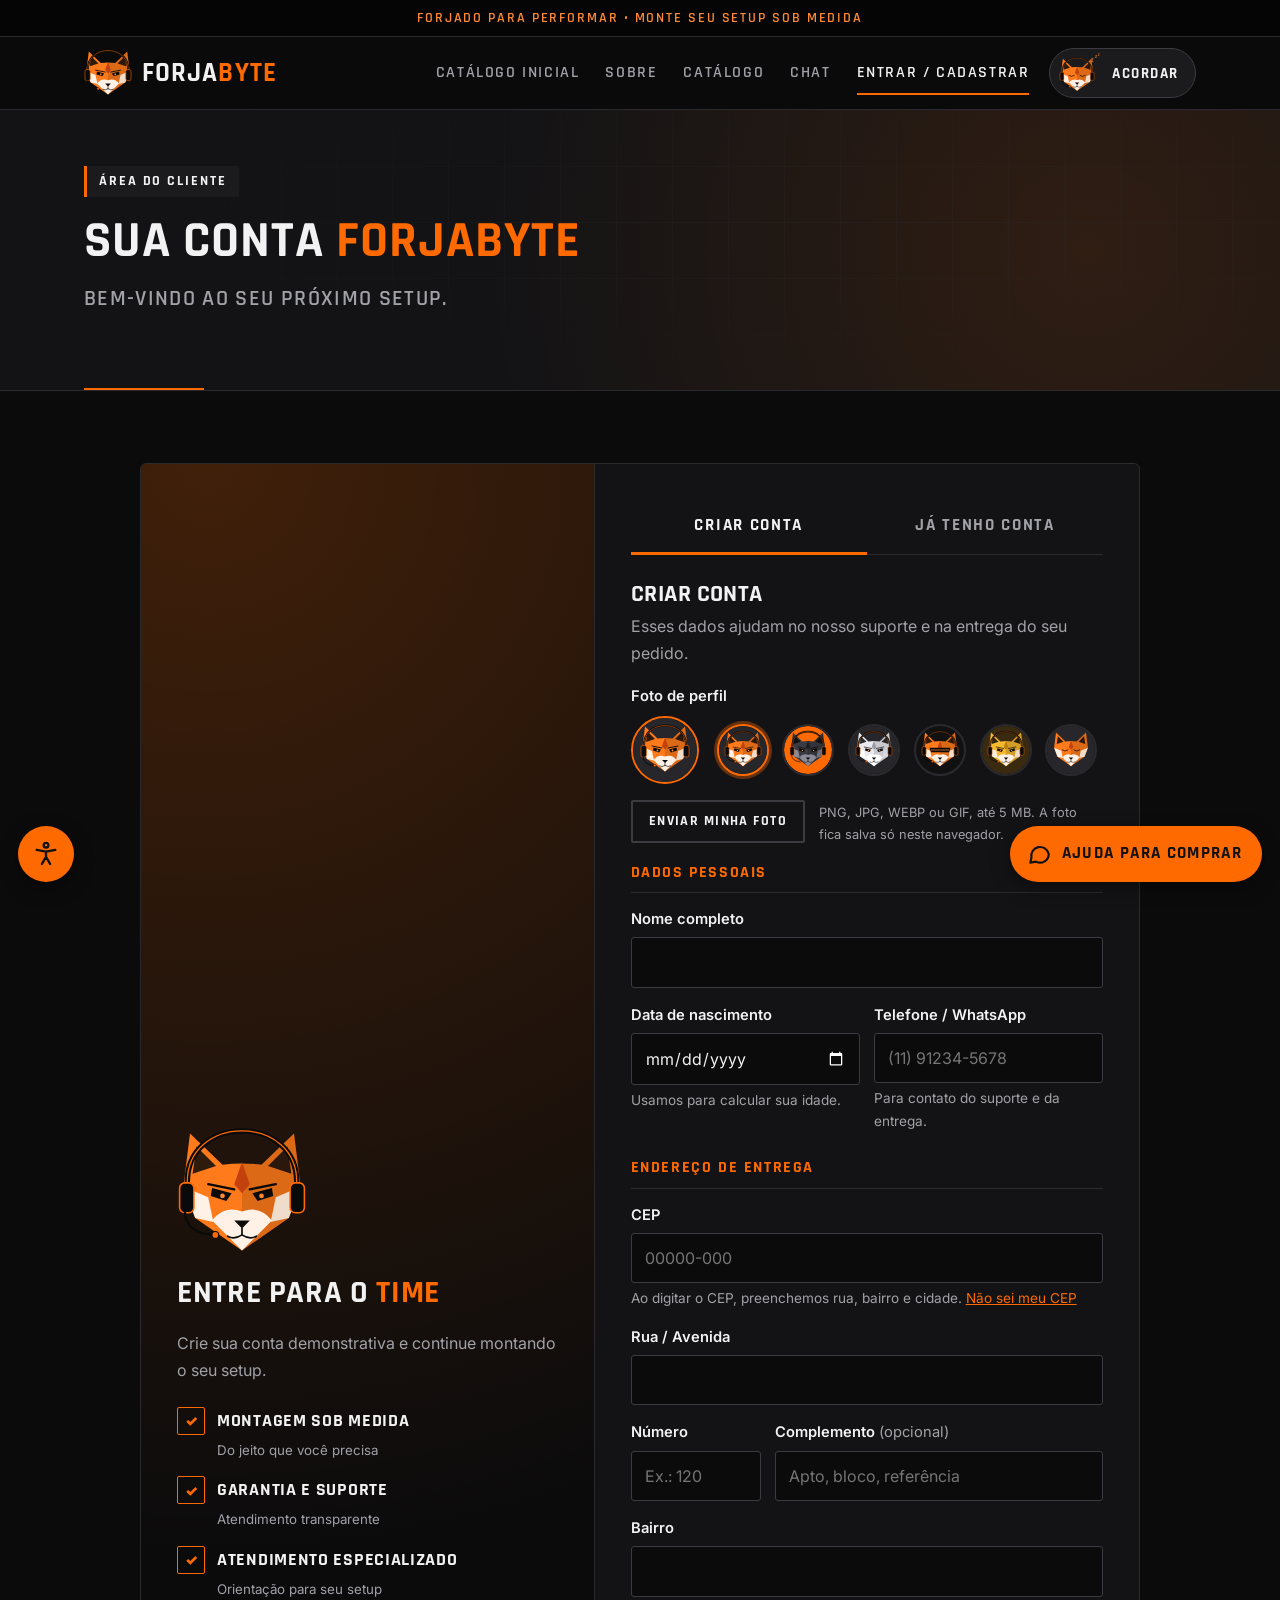
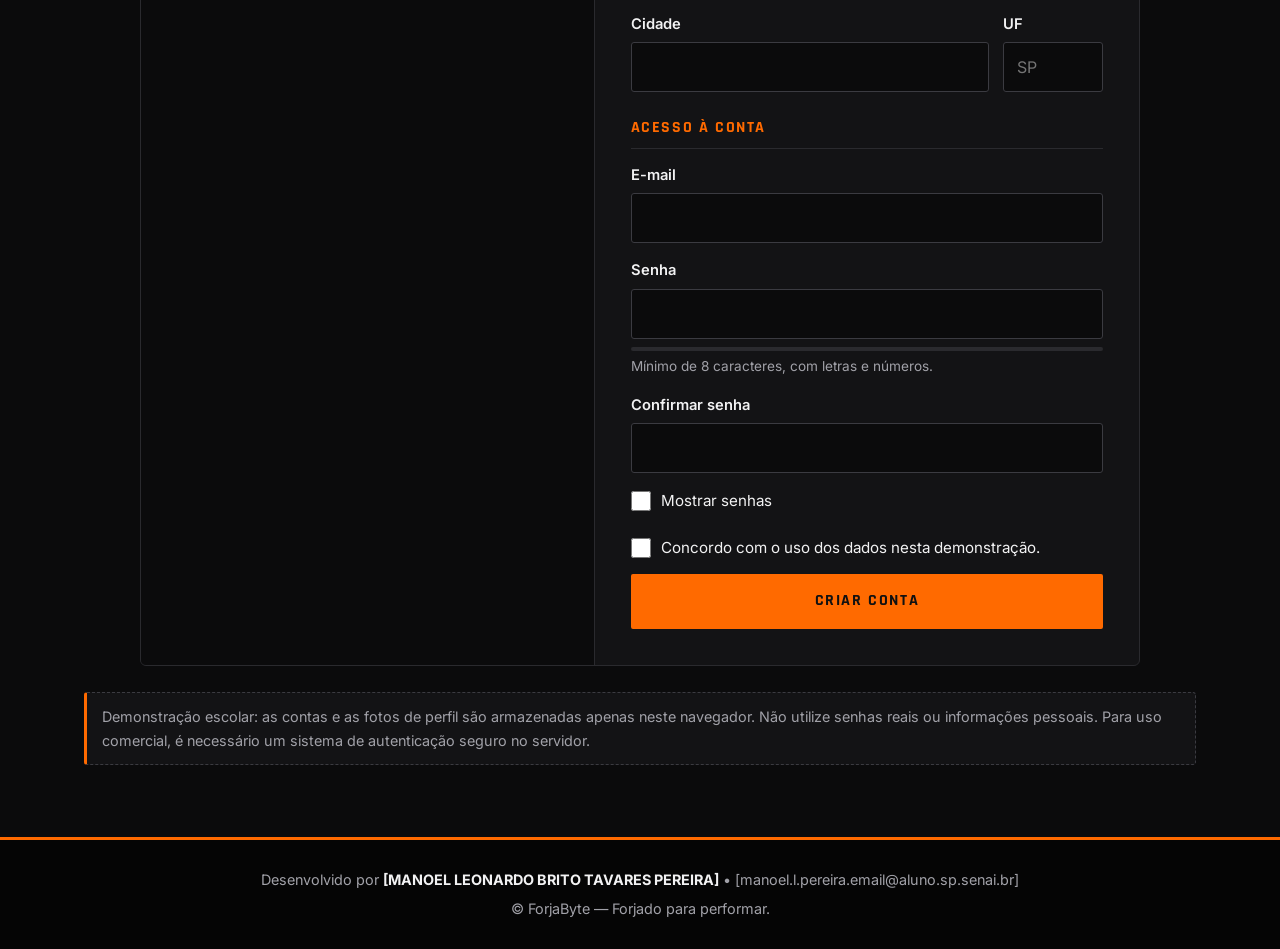
==== commit e0ddc9eb: "Add files via upload Adição do chat bot de ia" ====
--- a/cadastro.html
+++ b/cadastro.html
@@ -22,6 +22,7 @@
                 <a href="index.html">Catálogo inicial</a>
                 <a href="sobre.html">Sobre</a>
                 <a href="catalogo.html">Catálogo</a>
+                <a href="HtmlChatForjabyte.html">Chat</a>
                 <a href="cadastro.html" class="ativo" aria-current="page">Entrar / Cadastrar</a>
             </nav>
         </div>
@@ -201,7 +202,8 @@
                                 <div class="campo">
                                     <label for="c-senha">Senha</label>
                                     <input type="password" id="c-senha" autocomplete="new-password" required>
-                                    <div class="forca" aria-hidden="true"><span id="forca-barra" data-nivel="0"></span></div>
+                                    <div class="forca" aria-hidden="true"><span id="forca-barra" data-nivel="0"></span>
+                                    </div>
                                     <small id="forca-txt">Mínimo de 8 caracteres, com letras e números.</small>
                                     <div class="erro" id="e-senha"></div>
                                 </div>
@@ -263,7 +265,8 @@
 
     <footer>
         <div class="wrap">
-            <p>Desenvolvido por <strong>[MANOEL LEONARDO BRITO TAVARES PEREIRA]</strong> • [manoel.l.pereira.email@aluno.sp.senai.br]</p>
+            <p>Desenvolvido por <strong>[MANOEL LEONARDO BRITO TAVARES PEREIRA]</strong> •
+                [manoel.l.pereira.email@aluno.sp.senai.br]</p>
             <p>© ForjaByte — Forjado para performar.</p>
         </div>
     </footer>
